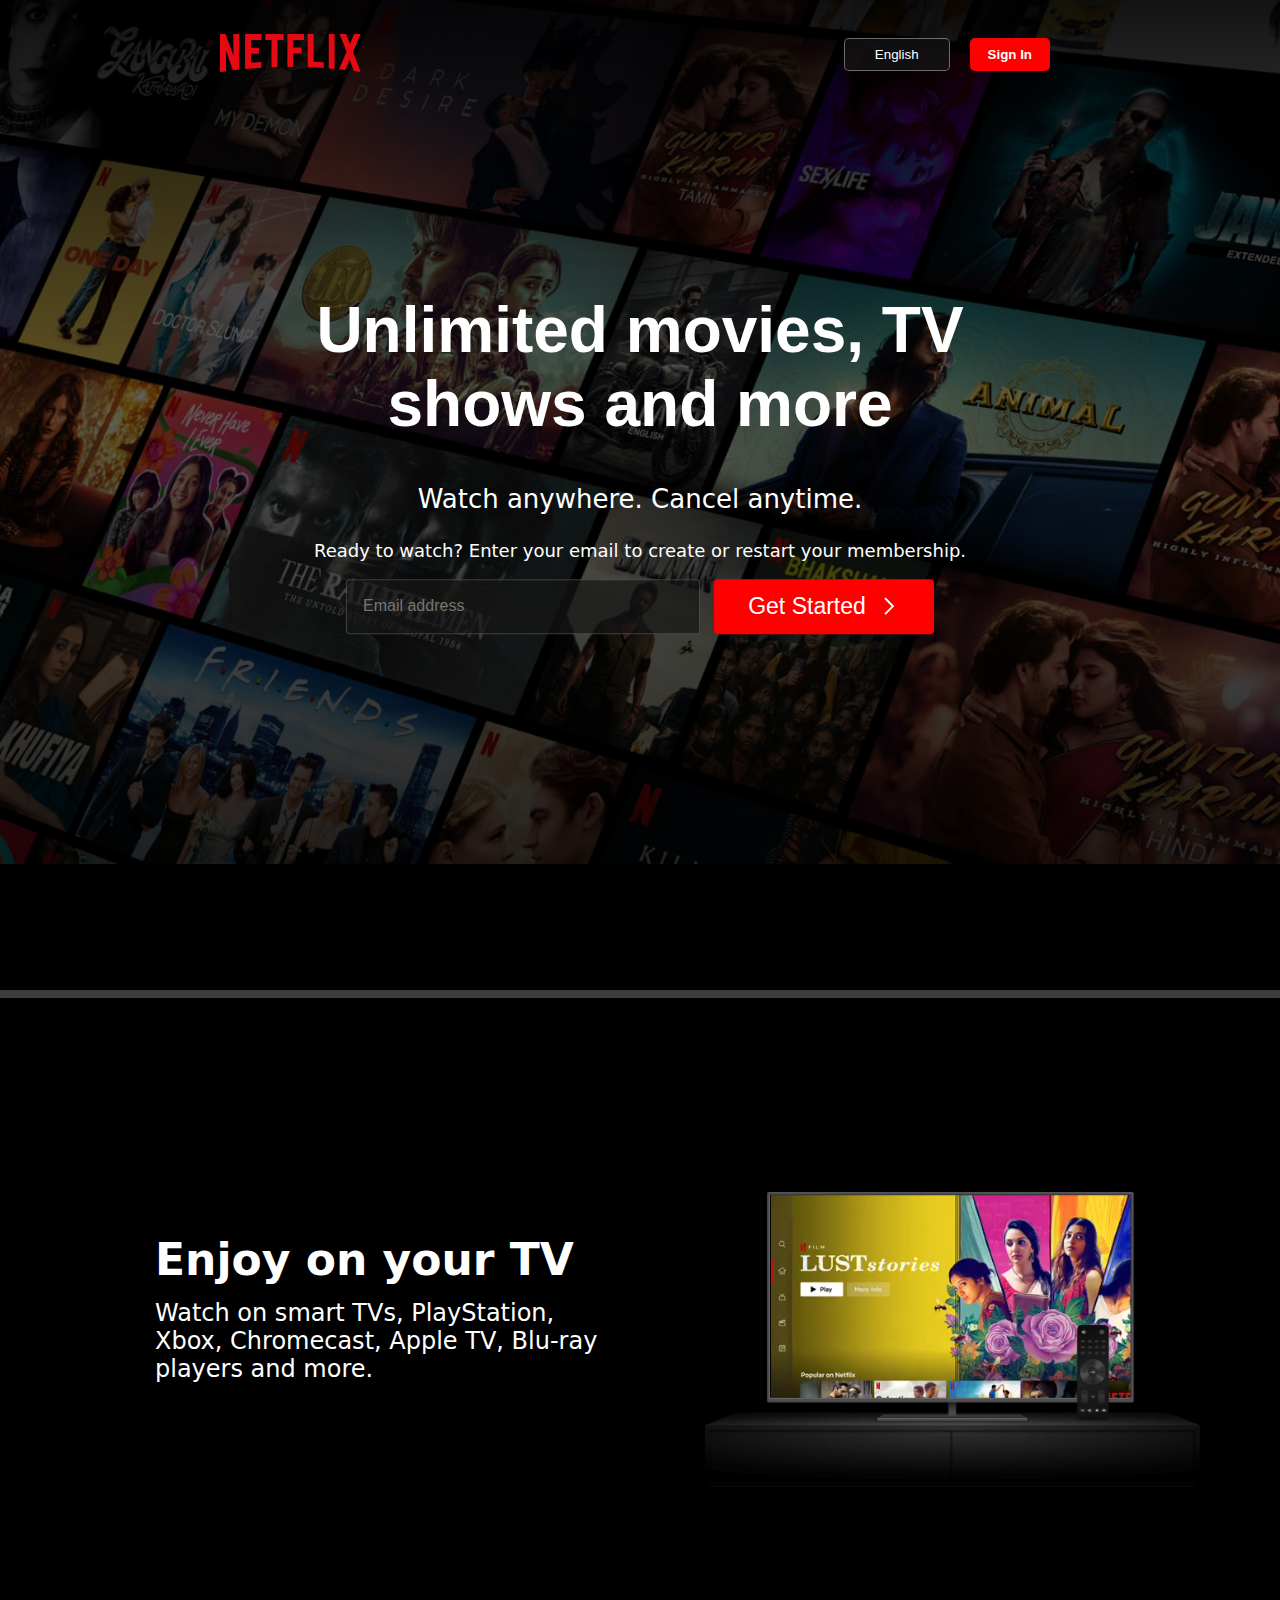
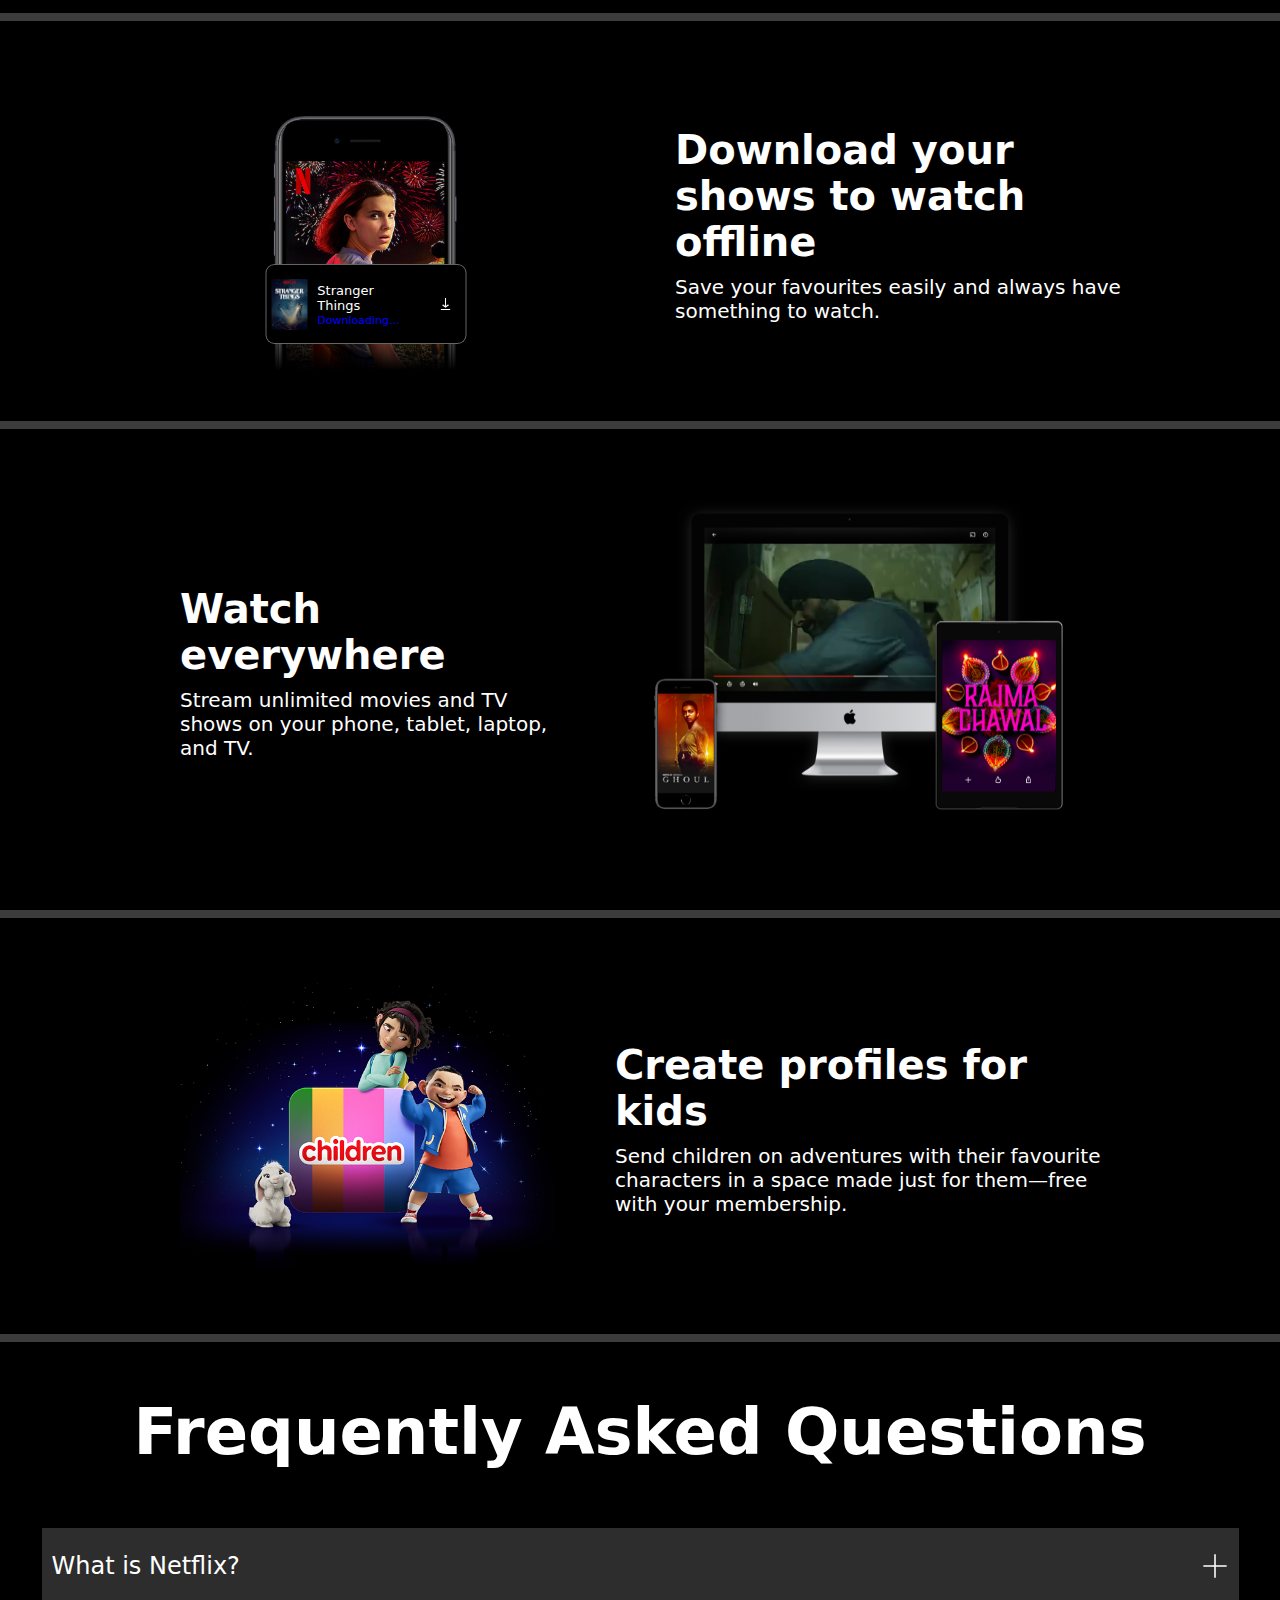
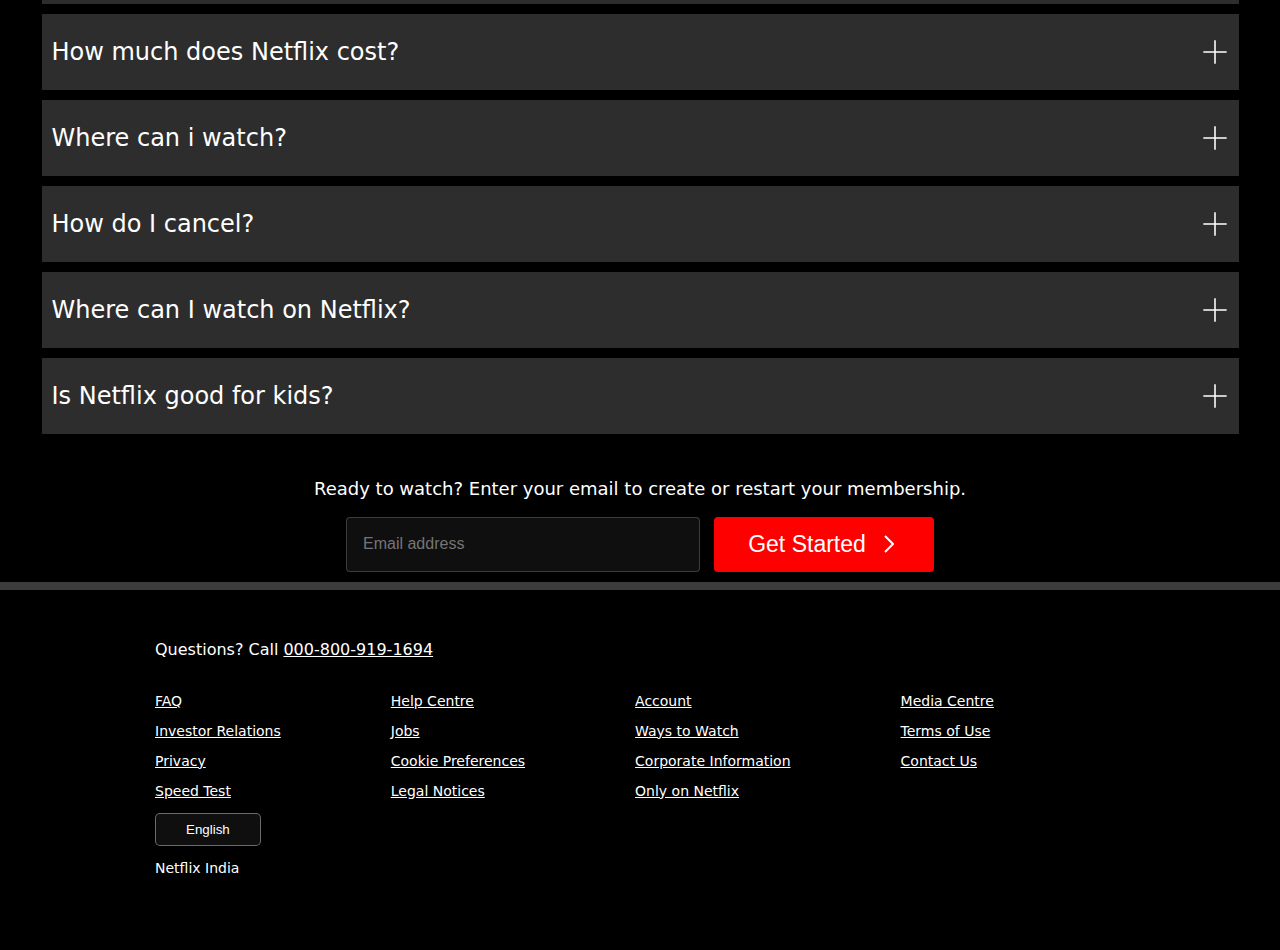
==== index.html @ ab0ce95d "netflix responsive code" ====
<!DOCTYPE html>
<html lang="en">
<head>
    <meta charset="UTF-8">
    <meta name="viewport" content="width=device-width, initial-scale=1.0">
    <title>Netflix Clone</title>
    <link rel="stylesheet" href="style.css">
</head>
<body>
    <section id="first_section">
        <div class="hero">
            <img src="hero.jpeg" class="hero_image" alt="">
            
            <div class="tint"></div>
            <div class="top_navbar">
                <a href="Netflix_logo.svg">
                    <svg viewBox="0 0 111 30" class="netflix_logo"   version="1.1" xmlns="http://www.w3.org/2000/svg" xmlns:xlink="http://www.w3.org/1999/xlink" aria-hidden="true" role="img">
                        <g>
                            <path d="M105.06233,14.2806261 L110.999156,30 C109.249227,29.7497422 107.500234,29.4366857 105.718437,29.1554972 L102.374168,20.4686475 L98.9371075,28.4375293 C97.2499766,28.1563408 95.5928391,28.061674 93.9057081,27.8432843 L99.9372012,14.0931671 L94.4680851,-5.68434189e-14 L99.5313525,-5.68434189e-14 L102.593495,7.87421502 L105.874965,-5.68434189e-14 L110.999156,-5.68434189e-14 L105.06233,14.2806261 Z M90.4686475,-5.68434189e-14 L85.8749649,-5.68434189e-14 L85.8749649,27.2499766 C87.3746368,27.3437061 88.9371075,27.4055675 90.4686475,27.5930265 L90.4686475,-5.68434189e-14 Z M81.9055207,26.93692 C77.7186241,26.6557316 73.5307901,26.4064111 69.250164,26.3117443 L69.250164,-5.68434189e-14 L73.9366389,-5.68434189e-14 L73.9366389,21.8745899 C76.6248008,21.9373887 79.3120255,22.1557784 81.9055207,22.2804387 L81.9055207,26.93692 Z M64.2496954,10.6561065 L64.2496954,15.3435186 L57.8442216,15.3435186 L57.8442216,25.9996251 L53.2186709,25.9996251 L53.2186709,-5.68434189e-14 L66.3436123,-5.68434189e-14 L66.3436123,4.68741213 L57.8442216,4.68741213 L57.8442216,10.6561065 L64.2496954,10.6561065 Z M45.3435186,4.68741213 L45.3435186,26.2498828 C43.7810479,26.2498828 42.1876465,26.2498828 40.6561065,26.3117443 L40.6561065,4.68741213 L35.8121661,4.68741213 L35.8121661,-5.68434189e-14 L50.2183897,-5.68434189e-14 L50.2183897,4.68741213 L45.3435186,4.68741213 Z M30.749836,15.5928391 C28.687787,15.5928391 26.2498828,15.5928391 24.4999531,15.6875059 L24.4999531,22.6562939 C27.2499766,22.4678976 30,22.2495079 32.7809542,22.1557784 L32.7809542,26.6557316 L19.812541,27.6876933 L19.812541,-5.68434189e-14 L32.7809542,-5.68434189e-14 L32.7809542,4.68741213 L24.4999531,4.68741213 L24.4999531,10.9991564 C26.3126816,10.9991564 29.0936358,10.9054269 30.749836,10.9054269 L30.749836,15.5928391 Z M4.78114163,12.9684132 L4.78114163,29.3429562 C3.09401069,29.5313525 1.59340144,29.7497422 0,30 L0,-5.68434189e-14 L4.4690224,-5.68434189e-14 L10.562377,17.0315868 L10.562377,-5.68434189e-14 L15.2497891,-5.68434189e-14 L15.2497891,28.061674 C13.5935889,28.3437998 11.906458,28.4375293 10.1246602,28.6868498 L4.78114163,12.9684132 Z"/>
                        </g>
                    </svg>
                </a>
                <div class="English_Signin_buttons">
                    <button class="English_button">English</button>
                    <button class="Signin_button">Sign In</button>
                </div>  
            </div>
    
            <div class="hero_content">
                <h1 class="title">Unlimited movies, TV shows and more</h1>
                <p class="sub_title">Watch anywhere. Cancel anytime.</p>
                <p class="desc">Ready to watch? Enter your email to create or restart your membership.
                <div class="email_address_get_started">
                    <input type="email" class="email_id" placeholder="Email address">
                    <button class="Get_Started_Button">
                        <span class="get cursor_pointer">Get Started</span>
                        <span>
                            <svg viewBox="0 0 24 24" class="color_arrow"  xmlns="http://www.w3.org/2000/svg" data-mirrorinrtl="true" data-name="ChevronRight" aria-labelledby=":r3:" aria-hidden="true">
                                <path fill-rule="evenodd" clip-rule="evenodd" d="M15.5859 12L8.29303 19.2928L9.70725 20.7071L17.7072 12.7071C17.8948 12.5195 18.0001 12.2652 18.0001 12C18.0001 11.7347 17.8948 11.4804 17.7072 11.2928L9.70724 3.29285L8.29303 4.70706L15.5859 12Z" fill="currentColor">
                                </path>
                            </svg>
                        </span>
                    </button>
    
                </div>
                </p>
            </div>
        </div>
    </section>


    <section id="second_section">
            <div class="second_container">
                <div class="left_container">
                    <h1 class="left_heading">Enjoy on your TV</h1>
                    <p class="left_sub_heading">Watch on smart TVs, PlayStation, Xbox, Chromecast, Apple TV, Blu-ray players and more.</p>
                </div>
                <div class="right_container">
                    <div class="real_tv">
                        <video src="netfilx_rightside_video.m4v" autoplay loop muted class="video"></video>
                        <img src="netflix_rightside_image.png" class="tv">
                    </div>
                </div>
            </div>
    </section>

    <section id="third_section">
        <div class="third_container">
            <div class="third_left_container">
                <div class="mobile_image_and_stranger_thing_cover_container">
                    <img src="Mobile.jpg" class="mobile_cover" alt="">
                        <div class="Stranger_things_container">
                            <img src="StrangersThings_cover.png" class="StrangersThings_cover" alt="">
                            <div class="wording_download_container">
                                <div class="wording_container">
                                    <p class="word_ST">Stranger Things</p>
                                    <p class="word_Down">Downloading...</p>
                            </div>
                            <img src="download_animated_icon.gif" class="download_animated_icon" alt="">
                        </div>
                    </div>
                </div>
            </div>


            <div class="third_right_container">
                <h1 class="third_right_heading">Download your shows to watch offline</h1>
                <p class="third_right_sub_heading">Save your favourites easily and always have something to watch.</p>                
            </div>

        </div>
    </section>


    <section id="fourth_section">
        <div class="fourth_container">
            <div class="left_fourth_container">
                <h1 class="fourth_left_heading">Watch everywhere</h1>
                <p class="fourth_left_sub_heading">Stream unlimited movies and TV shows on your phone, tablet, laptop, and TV.</p>
            </div>
            <div class="right_fourth_container">
                <div class="fourth_tv_video_container">
                    <video src="singh_video.m4v" loop autoplay muted  class="singh_video"></video>
                    <img src="apple_tv.png" class="apple_tv">
                </div>
            </div>
        </div>
    </section>

    <section id="fifth_section">
        <div class="fifth_container">
            <div class="left_fifth_container">
                <img src="cartoon.png" class="cartoon_image" alt="">
            </div>
            <div class="right_fifth_container">
                <h1 class="third_right_heading">Create profiles for kids</h1>
                <p class="third_right_sub_heading">Send children on adventures with their favourite characters in a space made just for them—free with your membership.</p>
            </div>

        </div>
    </section>


    <section id="Frequently asked questions Section">
        <div class="Frequently_asked_question_container">
            <div class="Frequently_Heading">
                <h1>Frequently Asked Questions</h1>
            </div>


            <div class="Questions">
                <div class="What_is_Netflix">
                    <p class="question_text">What is Netflix?</p>
                    <svg class="plus_icon" viewBox="0 0 36 36" height="28" fill="none" xmlns="http://www.w3.org/2000/svg" data-name="Plus" aria-labelledby=":R2dakqakqjamh:" alt="">
                        <path fill-rule="evenodd" clip-rule="evenodd" d="M17 17V3H19V17H33V19H19V33H17V19H3V17H17Z" fill="currentColor"></path></svg>
                </div>
                <div class="What_is_Netflix">
                    <p class="question_text">How much does Netflix cost?</p>
                    <svg class="plus_icon" viewBox="0 0 36 36" height="28" fill="none" xmlns="http://www.w3.org/2000/svg" data-name="Plus" aria-labelledby=":R2dakqakqjamh:" alt="">
                        <path fill-rule="evenodd" clip-rule="evenodd" d="M17 17V3H19V17H33V19H19V33H17V19H3V17H17Z" fill="currentColor"></path></svg>
                </div>
                <div class="What_is_Netflix">
                    <p class="question_text">Where can i watch?</p>
                    <svg class="plus_icon" viewBox="0 0 36 36" height="28" fill="none" xmlns="http://www.w3.org/2000/svg" data-name="Plus" aria-labelledby=":R2dakqakqjamh:" alt="">
                        <path fill-rule="evenodd" clip-rule="evenodd" d="M17 17V3H19V17H33V19H19V33H17V19H3V17H17Z" fill="currentColor"></path></svg>
                </div>
                <div class="What_is_Netflix">
                    <p class="question_text">How do I cancel?</p>
                    <svg class="plus_icon" viewBox="0 0 36 36" height="28" fill="none" xmlns="http://www.w3.org/2000/svg" data-name="Plus" aria-labelledby=":R2dakqakqjamh:" alt="">
                        <path fill-rule="evenodd" clip-rule="evenodd" d="M17 17V3H19V17H33V19H19V33H17V19H3V17H17Z" fill="currentColor"></path></svg>
                </div>
                <div class="What_is_Netflix">
                    <p class="question_text">Where can I watch on Netflix?</p>
                    <svg class="plus_icon" viewBox="0 0 36 36" height="28" fill="none" xmlns="http://www.w3.org/2000/svg" data-name="Plus" aria-labelledby=":R2dakqakqjamh:" alt="">
                        <path fill-rule="evenodd" clip-rule="evenodd" d="M17 17V3H19V17H33V19H19V33H17V19H3V17H17Z" fill="currentColor"></path></svg>
                </div>
                <div class="What_is_Netflix">
                    <p class="question_text">Is Netflix good for kids?</p>
                    <svg class="plus_icon" viewBox="0 0 36 36" height="28" fill="none" xmlns="http://www.w3.org/2000/svg" data-name="Plus" aria-labelledby=":R2dakqakqjamh:" alt="">
                        <path fill-rule="evenodd" clip-rule="evenodd" d="M17 17V3H19V17H33V19H19V33H17V19H3V17H17Z" fill="currentColor"></path></svg>
                </div>   
            </div>


            <div class="Ready_to_watch">
                <p class="Ready">Ready to watch? Enter your email to create or restart your membership.</p>
                <div class="email_address_get_started">
                    <input type="email" class="email_id" placeholder="Email address">
                    <button class="Get_Started_Button">
                        <span class="get cursor_pointer">Get Started</span>
                        <span>
                            <svg viewBox="0 0 24 24" class="color_arrow"  xmlns="http://www.w3.org/2000/svg" data-mirrorinrtl="true" data-name="ChevronRight" aria-labelledby=":r3:" aria-hidden="true">
                                <path fill-rule="evenodd" clip-rule="evenodd" d="M15.5859 12L8.29303 19.2928L9.70725 20.7071L17.7072 12.7071C17.8948 12.5195 18.0001 12.2652 18.0001 12C18.0001 11.7347 17.8948 11.4804 17.7072 11.2928L9.70724 3.29285L8.29303 4.70706L15.5859 12Z" fill="currentColor">
                                </path>
                            </svg>
                        </span>
                    </button>
                </div>
            </div>
        </div>
    </section>


        <footer class="footer" id="footer">
            <div class="Call">
                <a class="Call_number" href="tel: 000-800-919-1694">Questions? Call <span style="text-decoration: underline;">000-800-919-1694</span></a>
            </div>

            <div class="footer_column">
                <div class="column_1">
                    <p class="underline cursor_pointer">FAQ</p>
                    <p class="underline cursor_pointer">Investor Relations</p>
                    <p class="underline cursor_pointer">Privacy</p>
                    <p class="underline cursor_pointer">Speed Test</p>
                    <div class="English_Signin_buttons">
                        <button class="English_button"><span style="text-decoration: none;">English</span></button>
                    </div>
                    <p>Netflix India</p>
                </div>
                <div class="column_2">
                    <p>Help Centre</p>
                    <p>Jobs</p>
                    <p>Cookie Preferences</p>
                    <p>Legal Notices</p>
                </div>
                <div class="column_3">
                    <p>Account</p>
                    <p>Ways to Watch</p>
                    <p>Corporate Information</p>
                    <p>Only on Netflix</p>
                </div>
                <div class="column_4">
                    <p>Media Centre</p>
                    <p>Terms of Use</p>
                    <p>Contact Us</p>
                </div>
            </div>
            
        </footer>   
</body>
</html>
---- style.css ----
body{
    font-family: system-ui, -apple-system, BlinkMacSystemFont, 'Segoe UI', Roboto, Oxygen, Ubuntu, Cantarell, 'Open Sans', 'Helvetica Neue', sans-serif;
    margin: 0;
    background-color: rgb(0, 0, 0); 
}

/* bigger screens */
@media(min-width:990px){

    .hero{
        width: 100%;
        height: 110vh;
        overflow: hidden;  
        /* border: 1px solid rgb(239, 8, 185); */
        /* margin-bottom: -120px;  */
    }
    
    .hero_image{
        width: 100%;
        transform: scale(1.4);
        /* margin-bottom: -120px; */
        /* transform: scale(1.25) translateY(-10%); */
    }
    
    .tint{
        /* border: 1px solid green; */
        /* transform: scale(1.1); */
        /* width: 100%; */
        height: 110vh;
        position: absolute; 
        top: 0;
        left: 0;
        right: 0;
        bottom: 0;
        margin-bottom: -120px; 
        background-color: rgba(0, 0, 0, 0.491);
        background-image: linear-gradient(to top, rgba(0, 0, 0, 0.8) 0, rgba(0, 0, 0, 0) 60%, rgba(0, 0, 0, 0.8) 100%);
    }
    
    .top_navbar{
        position: absolute;
        top: 0;
        /* border: 1px solid green; */
        display: flex;
        justify-content: space-between;
        width: 840px;
        top: 6%;
        left: 50%;
        transform: translate(-50%, -50%);
        align-items: center;
        padding: 10px;
    }
    
    .netflix_logo{
        color: rgb(229, 9, 20);
        /* border: 1px solid green; */
        height: 38px;
        fill: currentColor;
        margin-bottom: -2px;
        display: inline-block;
    }
    
    .English_Signin_buttons{
        display: flex;
        gap: 20px;
        /* border: 1px solid green; */
        margin-right: 10px;
        font-size: 14px;
        font-weight: 600;
    }
    
    .English_button{
        border: 1px solid rgba(253, 253, 253, 0.39);
        background-color: rgba(22, 22, 22, 0.7);
        color: white;
        border-radius: 5px;
        padding: 8px 30px;
    }
    
    .Signin_button{
        /* border: 1px solid green; */
        border-radius: 5px;
        background-color: red;
        color: white;
        padding: 8px 18px;
        font-weight: bold;
        font-family: Netflix Sans,Helvetica Neue,Segoe UI,Roboto,Ubuntu,sans-serif;
        border: none;
    }
    
    .hero_content{
        /* border: 1px solid green; */
        position: absolute;
        top: 0;
        color: white;
        top: 50%;
        left: 50%;
        transform: translate(-50%,-50%);
        /* box-sizing: border-box; */
        width: 840px;
        text-align: center;
    }
    
    .title{
        font-size:5vmax;
        /* border: 1px solid green; */
        text-align: center;
        font-weight: 700;
        font-family: Netflix Sans, Helvetica Neue, Segoe UI, Roboto, Ubuntu, sans-serif;
        /* box-sizing: border-box; */
    }
    
    .sub_title{
        font-size: 26px;
    }
    
    .desc{
        font-size: 18px;
    }
    
    .email_address_get_started{
        display: flex;
        justify-content: center;
        gap: 14px;
    }
    
    .email_id{
        width: 320px;
        padding: 16px;
        font-size: 16px;
        background-color: rgba(22, 22, 22, 0.7);
        border: 1px solid rgba(128, 128, 128, 0.402);
        border-radius: 4px;
    }
    
    .Get_Started_Button{
        width: 220px;
        padding: 10px 20px 10px 20px;
        font-size: 23px;
        border: none;
        border-radius: 4px;
        background-color: red;
        color: white;
        font-weight: 500;
        display: flex;
        align-items: center;
        gap: 10px;
        justify-content: center;
        /* border: 1px solid green; */
    }
    
    .color_arrow{
        /* border: 1px solid green; */
        color: white;
        width: 24px;
        margin-top: 5px;
    }
    
    .get{
        /* border: 1px solid green; */
        border: none;
    }
    
    
    
    
    
    
    
    /* Second Container */
    .second_container{
        /* border: 2px solid rgb(128, 15, 0); */
        color: white;
        width: 990px;
        display: flex;
        margin: 100px auto;
        gap: 80px;
        /* box-sizing: border-box; */
        padding: 10px;
        align-items: center;
    }
    
    
    
    
    
    .left_container{
        /* border: 1px solid green; */
        padding: 10px;
        display: flex;
        flex-direction: column;
    }
    
    .left_heading{
        font-size: 44px;
        /* border: 1px solid green; */
        margin-bottom: -10px;
    }
    
    .left_sub_heading{
        font-size: 24px;
        /* border: 1px solid green; */
        width: 450px;
    }
    
    
    
    
    
    
    .right_container{
        /* border: 1px solid green; */
        width: 50%;
        padding: 10px;
        /* position: relative; */
    
    }
    
    .real_tv{
        position: relative;
        /* border: 1px solid rgb(0, 75, 128); */
        display: block;
        width: 495px;
        /* padding: 10px; */
    }
    
    .video{
        object-fit: contain;
        position: absolute;
        width: 80%;
        margin-left: 66px;
        height: 100%;
        /* border: 1px solid rgb(128, 28, 0); */
    }
    
    .tv{
        position: relative;
        width: 100%;
        /* border: 1px solid rgb(128, 119, 0); */
        box-sizing: border-box;
    }
    /* Second Container */
    
    
    
    /* section */
    section{
        border-bottom: 8px solid #69686894;
    }
    /* section */
    
    
    /* third Container */
    .third_container{
        /* border: 2px solid rgb(128, 15, 0); */
        color: white;
        width: 990px;
        display: flex;
        margin: 20px auto;
        gap: 80px;
        padding: 10px;
        align-items: center;
    }
    
    .third_left_container{
        /* border: 1px solid green; */
        padding: 10px;
        width: 50%;
    }
    
    .mobile_image_and_stranger_thing_cover_container{
        /* border: 1px solid rgb(228, 13, 247); */
        width: 90%;
        padding: 10px;
        display: block;
        position: relative;
    }
    
    .mobile_cover{
        /* border: 1px solid rgb(8, 234, 106); */
        /* z-index: 1; */
        position: relative;
        display: block;
        width: 400px;
    }
    
    .Stranger_things_container{
        display: flex;
        background-color: black;
        border: 1.5px solid rgba(139, 139, 139, 0.726);
        width: 50%;
        position: absolute;
        top: 76%;
        transform: translate(50%, -50%);
        z-index: 1;
        border-radius: 9px;
        align-items: center;
        justify-content: center;
    }
    
    .StrangersThings_cover{
        /* border: 1px solid rgb(83, 235, 12); */
        width: 18%;
        margin: 5px;
        position: relative;
    }
    
    .wording_download_container{
        /* border: 1px solid rgb(12, 53, 235); */
        display: flex;
        width: 72%;
        align-items: center;
        justify-content: center;
        /* padding: 10px; */
        margin: 5px;
        gap: 20px;
        position: relative;
        box-sizing: border-box;
    }
    
    .word_ST{
        /* border: 1px solid rgb(83, 235, 12); */
        font-size: 13px;
        margin-bottom: -10px;
        /* width: 70px; */
    }
    
    .word_Down{
        /* border: 1px solid rgb(83, 235, 12); */
        font-size: 11px;
        color: blue;
        /* width: 70px; */
    }
    
    .download_animated_icon{
        /* border: 1px solid rgb(83, 235, 12); */
        width: 30px;
    }
    
    
    
    
    
    .third_right_container{
        /* border: 1px solid green; */
        padding: 10px;
        width: 100%;
        display: flex;
        flex-direction: column;
    }
    
    .third_right_heading{
        /* border: 1px solid green; */
        font-size: 40px;
        margin-bottom: -10px;
    }
    
    .third_right_sub_heading{
        /* border: 1px solid green; */
        font-size: 20px;
    }
    /* third Container */
    
    
    
    
    /* fourth container */
    .fourth_container{
        /* border: 1px solid green;  */
        color: white;
        width: 990px;
        margin: 30px auto;
        padding: 10px;
        display: flex;
        gap: 15px;
        align-items: center;
        justify-content: center;
    }
    
    .left_fourth_container{
        /* border: 1px solid green;  */
        padding: 10px;
        width: 390px;
    }
    
    .fourth_left_heading{
        /* border: 1px solid green;  */
        font-size: 40px;
        width: 390px;
        margin-bottom: -10px;
    }
    
    .fourth_left_sub_heading{
        /* border: 1px solid green;  */
        font-size: 20px;
        width: 390px;
    }
    
    
    
    .right_fourth_container{
        /* border: 1px solid rgb(66, 4, 238);  */
        width: 495px;
        padding: 10px;
    }
    
    .fourth_tv_video_container{
        /* border: 1px solid rgb(189, 224, 11);  */
        position: relative;
        padding: 10px;
        justify-content: center;
        align-items: center;
    }
    
    .singh_video{
        /* border: 1px solid rgb(168, 15, 214);  */
        width: 310px;
        margin: 35px;
        position: absolute;
        left: 55px;
        top: 20px;
    }
    
    .apple_tv{
        /* border: 1px solid green;  */
        position: relative;
        width: 100%;
    }
    /* fourth container */
    
    /* fifth container */
    .fifth_container{
        /* border: 1px solid green;  */
        color: white;
        width: 990px;
        margin: 30px auto;
        padding: 10px;
        display: flex;
        gap: 15px;
        align-items: center;
        justify-content: center;
    }
    
    .left_fifth_container{
        /* border: 1px solid green;  */
        padding: 10px;
        width: 410px;
    }
    
    .cartoon_image{
        /* border: 1px solid rgb(189, 224, 11); */
        width: 100%;
        box-sizing: border-box;
        padding: 10px;
        justify-content: center;
        align-items: center;
    }
    
    .right_fifth_container{
        /* border: 1px solid rgb(66, 4, 238);  */
        width: 495px;
        padding: 10px;
    }
    /* fifth container */
    
    /* frequently asked questions */
    .Frequently_asked_question_container{
        /* border: 1px solid rgb(66, 4, 238); */
        color: white;
        width: 100%px;
        /* margin: 10px auto; */
        padding: 10px;
        display: flex;
        gap: 15px;
        align-items: center;
        justify-content: center;
        flex-direction: column;
    }
    
    .Frequently_Heading{
        /* border: 1px solid rgb(234, 4, 238); */
        font-size: 32px;
        font-weight: bolder;
        /* width: 95%; */
        /* padding: -50px; */
        text-align: center;
    }
    
    .Questions{
        /* border: 1px solid rgb(4, 195, 238); */
        width: 95%;
        padding: 1px;
    }
    
    .What_is_Netflix{
        /* border: 1px solid rgb(238, 4, 63); */
        align-items: center;
        font-size: 24px;
        display: flex;
        justify-content: space-between;
        padding: 0px 10px;
        background-color: rgb(45, 45, 45);
        margin-bottom: 10px;
        transition: .3s;
        cursor: pointer;
    }
    
    .What_is_Netflix:hover{
        background-color: rgb(91, 88, 88);
    
    }
    
    .question_text{
        /* border: 1px solid rgb(222, 238, 4); */
        border: none;
    }
    
    .plus_icon{
        /* border: 1px solid rgb(222, 238, 4); */
        text-align: center;
    }
    
    .Ready_to_watch{
        /* border: 1px solid rgb(222, 238, 4); */
        text-align: center;
    
    }
    
    .Ready{
        font-size: 18px;
    }
    /* frequently asked questions */
    
    
    /* footer */
    .footer{
        /* border: 1px solid rgb(222, 238, 4); */
        color: white;
        width: 990px;
        margin: 50px auto;
    }
    
    .Call{
        margin: 10px;
        /* border: 1px solid rgb(222, 238, 4); */
    }
    
    .Call_number{
        text-decoration: none;
        color: white;
        cursor: pointer;
    }
    
    .footer_column{
        /* border: 1px solid rgb(35, 4, 238); */
        display: flex;
        gap: 110px;
        padding: 10px;
        font-size: 14px;
    }
    
    .underline{
        text-decoration: underline;
    }
    
    .column_1{
        /* border: 1px solid rgb(222, 238, 4); */
        /* display: inline-block; */
        border: none;
    }
    
    .column_2{
        /* border: 1px solid rgb(222, 238, 4); */
        /* display: inline-block; */
        text-decoration: underline;
        cursor: pointer;
    }
    
    .column_3{
        /* border: 1px solid rgb(222, 238, 4); */
        /* display: inline-block; */
        text-decoration: underline;
        cursor: pointer;
    }
    
    .column_4{
        /* border: 1px solid rgb(222, 238, 4); */
        /* display: inline-block; */
        text-decoration: underline;
        cursor: pointer;
    }
    
    .cursor_pointer{
        cursor: pointer;
    }
    
    /* footer */    
}
/* bigger screens */


/* Medium screens */
@media(min-width:586px) and (max-width:990px){

    .hero{
        width: 100%;
        height: 110vh;
        overflow: hidden;  
        /* border: 1px solid rgb(239, 8, 185); */
        /* margin-bottom: -120px;  */
    }
    
    .hero_image{
        width: 100%;
        height: 100vh;
        object-fit: cover;

        transform: scale(1.2);
        /* margin-bottom: -120px; */
        /* transform: scale(1.25) translateY(12%); */
    }
    
    .tint{
        border: 1px solid green;
        /* transform: scale(1.1); */
        /* width: 100%; */
        height: 110vh;
        position: absolute; 
        top: 0;
        left: 0;
        right: 0;
        bottom: 0;
        /* margin-bottom: -120px;  */
        background-color: rgba(0, 0, 0, 0.491);
        background-image: linear-gradient(to top, rgba(0, 0, 0, 0.8) 0, rgba(0, 0, 0, 0) 60%, rgba(0, 0, 0, 0.8) 100%);
    }
    
    .top_navbar{
        position: absolute;
        top: 0;
        /* border: 1px solid green; */
        display: flex;
        justify-content: space-between;
        width: calc(100vw - 80px);
        top: 6%;
        left: 50%;
        transform: translate(-50%, -50%);
        align-items: center;
        padding: 10px;
    }
    
    .netflix_logo{
        color: rgb(229, 9, 20);
        /* border: 1px solid green; */
        height: 38px;
        fill: currentColor;
        margin-bottom: -2px;
        display: inline-block;
    }
    
    .English_Signin_buttons{
        display: flex;
        gap: 20px;
        /* border: 1px solid green; */
        margin-right: 10px;
        font-size: 14px;
        font-weight: 600;
    }
    
    .English_button{
        border: 1px solid rgba(253, 253, 253, 0.39);
        background-color: rgba(22, 22, 22, 0.7);
        color: white;
        border-radius: 5px;
        padding: 8px 30px;
    }
    
    .Signin_button{
        /* border: 1px solid green; */
        border-radius: 5px;
        background-color: red;
        color: white;
        padding: 8px 18px;
        font-weight: bold;
        font-family: Netflix Sans,Helvetica Neue,Segoe UI,Roboto,Ubuntu,sans-serif;
        border: none;
    }
    
    .hero_content{
        /* border: 1px solid green; */
        position: absolute;
        top: 0;
        color: white;
        top: 50%;
        left: 50%;
        transform: translate(-50%,-50%);
        /* box-sizing: border-box; */
        /* width: 840px; */
        text-align: center;
    }
    
    .title{
        font-size:5vmax;
        /* border: 1px solid green; */
        text-align: center;
        font-weight: 700;
        font-family: Netflix Sans, Helvetica Neue, Segoe UI, Roboto, Ubuntu, sans-serif;
        /* box-sizing: border-box; */
    }
    
    .sub_title{
        font-size: 26px;
    }
    
    .desc{
        font-size: 18px;
    }
    
    .email_address_get_started{
        display: flex;
        justify-content: center;
        gap: 14px;
    }
    
    .email_id{
        width: 320px;
        padding: 16px;
        font-size: 16px;
        background-color: rgba(22, 22, 22, 0.7);
        border: 1px solid rgba(128, 128, 128, 0.402);
        border-radius: 4px;
    }
    
    .Get_Started_Button{
        width: 220px;
        padding: 10px 20px 10px 20px;
        font-size: 23px;
        border: none;
        border-radius: 4px;
        background-color: red;
        color: white;
        font-weight: 500;
        display: flex;
        align-items: center;
        gap: 10px;
        justify-content: center;
        /* border: 1px solid green; */
    }
    
    .color_arrow{
        /* border: 1px solid green; */
        color: white;
        width: 24px;
        margin-top: 5px;
    }
    
    .get{
        /* border: 1px solid green; */
        border: none;
    }
    
    
    
    
    
    
    
    /* Second Container */
    .second_container{
        /* border: 2px solid rgb(128, 15, 0); */
        color: white;
        margin: 100px auto;
        gap: 10px;
        /* box-sizing: border-box; */
        padding: 10px;
        align-items: center;
        justify-content: center;
        text-align: center;
    }
    
    
    .left_container{
        /* border: 1px solid rgb(0, 128, 11); */
        /* padding: 10px; */
        width: 95vw;
        display: flex;
        flex-direction: column;
        align-items: center;
        justify-content: center;
        text-align: center;
    }
    
    .left_heading{
        font-size: 5vmax;
        /* border: 1px solid green; */
        margin-bottom: -10px;
    }
    
    .left_sub_heading{
        font-size: 3vmax;
        /* border: 1px solid green; */
        width: 100%;
        /* width: 450px; */
    }
    
    
    
    
    
    
    .right_container{
        /* border: 1px solid green; */
        /* width: 50%; */
        padding: 10px;
        /* position: relative; */
    
    }
    
    .real_tv{
        position: relative;
        /* border: 1px solid rgb(0, 75, 128); */
        display: block;
        width: 70vw;
        margin: auto;
        /* padding: 10px; */
    }
    
    .video{
        object-fit: contain;
        position: absolute;
        width: 80%;
        margin-left: 66px;
        height: 100%;
        /* border: 1px solid rgb(128, 28, 0); */
    }
    
    .tv{
        position: relative;
        width: 100%;
        /* border: 1px solid rgb(128, 119, 0); */
        box-sizing: border-box;
    }
    /* Second Container */
    
    
    
    /* section */
    section{
        border-bottom: 8px solid #69686894;
    }
    /* section */
    
    
    /* third Container */
    .third_container{
        /* border: 2px solid rgb(128, 15, 0); */
        color: white;
        /* width: 990px; */
        display: flex;
        flex-direction: column-reverse;
        margin: 20px auto;
        gap: 1px;
        padding: 10px;
        align-items: center;
        justify-content: center;
    }
    
    .third_left_container{
        border: none;
        /* border: 1px solid green; */
        align-items: center;
        justify-content: center;
       /* width: 70vw; */
        padding: 10px;
        /* width: 150%; */
    }
    
    .mobile_image_and_stranger_thing_cover_container{
        /* border: 1px solid rgb(185, 231, 20); */
        align-items: center;
        justify-content: center;
        margin: auto;
        padding: 10px;
        display: block;
        position: relative;
    }
    
    .mobile_cover{
        /* border: 1px solid rgb(234, 8, 170); */
        width: 60vw;
        /* z-index: 1; */
        position: relative;
        display: block;
        margin: auto;
    }
    
    .Stranger_things_container{
        display: flex;
        background-color: black;
        border: 1.5px solid rgba(75, 74, 74, 0.726);
        width: 35vw;
        position: absolute;
        top: 76%;
        transform: translate(35%, -50%);
        /* z-index: 1; */
        border-radius: 9px;
    }
    
    .StrangersThings_cover{
        /* border: 1px solid rgb(83, 235, 12); */
        width: 18%;
        margin: 5px;
        position: relative;
    }
    
    .wording_download_container{
        /* border: 1px solid rgb(12, 53, 235); */
        display: flex;
        width: 72%;
        align-items: center;
        justify-content: center;
        /* padding: 10px; */
        margin: 5px;
        gap: 20px;
        position: relative;
        box-sizing: border-box;
    }
    
    .word_ST{
        /* border: 1px solid rgb(83, 235, 12); */
        font-size: 13px;
        margin-bottom: -10px;
        /* width: 70px; */
    }
    
    .word_Down{
        /* border: 1px solid rgb(83, 235, 12); */
        font-size: 11px;
        color: blue;
        /* width: 70px; */
    }
    
    .download_animated_icon{
        /* border: 1px solid rgb(83, 235, 12); */
        width: 30px;
    }
    
    
    
    
    
    .third_right_container{
        /* border: 1px solid green; */
        padding: 10px;
        /* width: 100%; */
        display: flex;
        flex-direction: column;
        justify-content: center;
        align-items: center;
        text-align: center;
    }
    
    .third_right_heading{
        /* width: 100%; */
        /* border: 1px solid green; */
        font-size: 5vmax;
        margin-bottom: -10px;
    }
    
    .third_right_sub_heading{
        /* border: 1px solid green; */
        font-size: 3vmin;
    }
    /* third Container */
    
    
    
    
    /* fourth container */
    .fourth_container{
        /* border: 1px solid green;  */
        color: white;
        /* width: 990px; */
        margin: 30px auto;
        padding: 10px;
        display: flex;
        flex-direction: column;
        gap: 1px;
        align-items: center;
        justify-content: center;
        text-align: center;
    }
    
    .left_fourth_container{
        /* border: 1px solid green;  */
        padding: 10px;
        align-items: center;
        justify-content: center;
        text-align: center;
        /* width: 90%; */
    }
    
    .fourth_left_heading{
        /* border: 1px solid green;  */
        font-size: 5vmax;
        /* width: 390px; */
        margin-bottom: -10px;
    }
    
    .fourth_left_sub_heading{
        /* border: 1px solid green;  */
        font-size: 3vmax;
        /* width: 390px; */
    }
    
    
    
    .right_fourth_container{
        /* border: 1px solid rgb(66, 4, 238);  */
        width: 495px;
        padding: 10px;
    }
    
    .fourth_tv_video_container{
        /* border: 1px solid rgb(189, 224, 11);  */
        position: relative;
        padding: 10px;
        justify-content: center;
        align-items: center;
    }
    
    .singh_video{
        /* border: 1px solid rgb(168, 15, 214);  */
        width: 310px;
        margin: 35px;
        position: absolute;
        left: 55px;
        top: 20px;
    }
    
    .apple_tv{
        /* border: 1px solid green;  */
        position: relative;
        width: 100%;
    }
    /* fourth container */
    




    /* fifth container */
    .fifth_container{
        /* border: 1px solid green;  */
        color: white;
        /* width: 990px; */
        margin: 30px auto;
        padding: 10px;
        display: flex;
        flex-direction: column-reverse;
        gap: 15px;
        align-items: center;
        justify-content: center;
    }
    
    .left_fifth_container{
        /* border: 1px solid green;  */
        padding: 10px;
        width: 410px;
    }
    
    .cartoon_image{
        /* border: 1px solid rgb(189, 224, 11); */
        width: 100%;
        box-sizing: border-box;
        padding: 10px;
        justify-content: center;
        align-items: center;
    }
    
    .right_fifth_container{
        /* border: 1px solid rgb(66, 4, 238);  */
        /* width: 90%; */
        padding: 10px;
        align-items: center;
        text-align: center;
        justify-content: center;
    }
    /* fifth container */
    
    /* frequently asked questions */
    .Frequently_asked_question_container{
        /* border: 1px solid rgb(66, 4, 238); */
        color: white;
        width: 100%px;
        /* margin: 10px auto; */
        padding: 10px;
        display: flex;
        gap: 15px;
        align-items: center;
        justify-content: center;
        flex-direction: column;
    }
    
    .Frequently_Heading{
        /* border: 1px solid rgb(234, 4, 238); */
        font-size: 3vmax;
        font-weight: bolder;
        /* width: 95%; */
        /* padding: -50px; */
        text-align: center;
    }
    
    .Questions{
        /* border: 1px solid rgb(4, 195, 238); */
        width: 95%;
        padding: 1px;
    }
    
    .What_is_Netflix{
        /* border: 1px solid rgb(238, 4, 63); */
        align-items: center;
        font-size: 24px;
        display: flex;
        justify-content: space-between;
        padding: 0px 10px;
        background-color: rgb(45, 45, 45);
        margin-bottom: 10px;
        transition: .3s;
        cursor: pointer;
    }
    
    .What_is_Netflix:hover{
        background-color: rgb(91, 88, 88);
    
    }
    
    .question_text{
        /* border: 1px solid rgb(222, 238, 4); */
        border: none;
        font-size: 3vmax;
        
    }
    
    .plus_icon{
        /* border: 1px solid rgb(222, 238, 4); */
        text-align: center;
    }
    
    .Ready_to_watch{
        /* border: 1px solid rgb(222, 238, 4); */
        text-align: center;
    
    }
    
    .Ready{
        font-size: 18px;
    }
    /* frequently asked questions */
    
    
    /* footer */
    .footer{
        /* border: 1px solid rgb(222, 238, 4); */
        color: white;
        width: 990px;
        margin: 50px auto;
    }
    
    .Call{
        margin: 10px;
        /* border: 1px solid rgb(222, 238, 4); */
    }
    
    .Call_number{
        text-decoration: none;
        color: white;
        cursor: pointer;
    }
    
    .footer_column{
        /* border: 1px solid rgb(35, 4, 238); */
        display: flex;
        gap: 110px;
        padding: 10px;
        font-size: 14px;
    }
    
    .underline{
        text-decoration: underline;
    }
    
    .column_1{
        /* border: 1px solid rgb(222, 238, 4); */
        /* display: inline-block; */
        border: none;
    }
    
    .column_2{
        /* border: 1px solid rgb(222, 238, 4); */
        /* display: inline-block; */
        text-decoration: underline;
        cursor: pointer;
    }
    
    .column_3{
        /* border: 1px solid rgb(222, 238, 4); */
        /* display: inline-block; */
        text-decoration: underline;
        cursor: pointer;
    }
    
    .column_4{
        /* border: 1px solid rgb(222, 238, 4); */
        /* display: inline-block; */
        text-decoration: underline;
        cursor: pointer;
    }
    
    .cursor_pointer{
        cursor: pointer;
    }
    
    /* footer */    
}
/* Medium screens */


/* Smaller screens */
@media(min-width:0px) and (max-width:586px){
 
    .hero{
        width: 100%;
        height: 110vh;
        overflow: hidden;  
        /* border: 1px solid rgb(239, 8, 185); */
        /* margin-bottom: -120px;  */
    }
    
    .hero_image{
        width: 100%;
        height: 100vh;
        object-fit: cover;

        transform: scale(1.2);
        /* margin-bottom: -120px; */
        /* transform: scale(1.25) translateY(12%); */
    }
    
    .tint{
        /* border: 1px solid green; */
        /* transform: scale(1.1); */
        /* width: 100%; */
        height: 110vh;
        position: absolute; 
        top: 0;
        left: 0;
        right: 0;
        bottom: 0;
        /* margin-bottom: -120px;  */
        background-color: rgba(0, 0, 0, 0.491);
        background-image: linear-gradient(to top, rgba(0, 0, 0, 0.8) 0, rgba(0, 0, 0, 0) 60%, rgba(0, 0, 0, 0.8) 100%);
    }
    
    .top_navbar{
        position: absolute;
        top: 0;
        /* border: 1px solid green; */
        display: flex;
        justify-content: space-between;
        width: calc(100vw - 80px);
        top: 6%;
        left: 50%;
        transform: translate(-50%, -50%);
        align-items: center;
        padding: 10px;
    }
    
    .netflix_logo{
        color: rgb(229, 9, 20);
        /* border: 1px solid green; */
        height: 4vmax;
        fill: currentColor;
        margin-bottom: -2px;
        display: inline-block;
    }
    
    .English_Signin_buttons{
        display: flex;
        gap: 20px;
        /* border: 1px solid green; */
        margin-right: 10px;
        font-size: 14px;
        font-weight: 600;
    }
    
    .English_button{
        border: 1px solid rgba(253, 253, 253, 0.39);
        background-color: rgba(22, 22, 22, 0.7);
        color: white;
        border-radius: 5px;
        padding: 6px 15px;
    }
    
    .Signin_button{
        /* border: 1px solid green; */
        border-radius: 5px;
        background-color: red;
        color: white;
        padding: 6px 15px;
        font-weight: bold;
        font-family: Netflix Sans,Helvetica Neue,Segoe UI,Roboto,Ubuntu,sans-serif;
        border: none;
    }
    
    .hero_content{
        /* border: 1px solid green; */
        position: absolute;
        top: 0;
        color: white;
        top: 50%;
        left: 50%;
        transform: translate(-50%,-50%);
        /* box-sizing: border-box; */
        width: 80vw;
        text-align: center;
    }
    
    .title{
        font-size:5vmax;
        /* border: 1px solid green; */
        text-align: center;
        font-weight: 700;
        font-family: Netflix Sans, Helvetica Neue, Segoe UI, Roboto, Ubuntu, sans-serif;
        /* box-sizing: border-box; */
    }
    
    .sub_title{
        font-size: 26px;
    }
    
    .desc{
        font-size: 18px;
    }
    
    .email_address_get_started{
        /* border: 1px solid green; */
        display: flex;
        flex-wrap: wrap;
        justify-content: center;
        gap: 14px;
    }
    
    .email_id{
        width: 320px;
        padding: 16px;
        font-size: 16px;
        background-color: rgba(22, 22, 22, 0.7);
        border: 1px solid rgba(128, 128, 128, 0.402);
        border-radius: 4px;
    }

    .email_id:focus{
        outline: 4px;
        outline-style: double;
        outline-color: white;
        border: 1px double rgba(181, 25, 25, 0.402);
        
    }
    
    .Get_Started_Button{
        width: 220px;
        padding: 10px 20px 10px 20px;
        font-size: 23px;
        border: none;
        border-radius: 4px;
        background-color: red;
        color: white;
        font-weight: 500;
        display: flex;
        align-items: center;
        gap: 10px;
        justify-content: center;
        /* border: 1px solid green; */
    }
    
    .color_arrow{
        /* border: 1px solid green; */
        color: white;
        width: 24px;
        margin-top: 5px;
    }
    
    .get{
        /* border: 1px solid green; */
        border: none;
    }
    
    
    
    
    
    
    
    /* Second Container */
    .second_container{
        /* border: 2px solid rgb(128, 15, 0); */
        color: white;
        margin: 100px auto;
        gap: 10px;
        /* box-sizing: border-box; */
        padding: 10px;
        align-items: center;
        justify-content: center;
        text-align: center;
    }
    
    
    .left_container{
        /* border: 1px solid rgb(0, 128, 11); */
        /* padding: 10px; */
        width: 95vw;
        display: flex;
        flex-direction: column;
        align-items: center;
        justify-content: center;
        text-align: center;
    }
    
    .left_heading{
        font-size: 5vmax;
        /* border: 1px solid green; */
        margin-bottom: -10px;
    }
    
    .left_sub_heading{
        font-size: 3vmax;
        /* border: 1px solid green; */
        width: 100%;
        /* width: 450px; */
    }
    
    
    
    
    
    
    .right_container{
        /* border: 1px solid green; */
        /* width: 50%; */
        padding: 10px;
        /* position: relative; */
    
    }
    
    .real_tv{
        position: relative;
        /* border: 1px solid rgb(0, 75, 128); */
        display: block;
        width: 90vw;
        /* flex-shrink: 1; */
        margin: auto;
        /* padding: 10px; */
    }
    
    .video{
        object-fit: contain;
        position: absolute;
        width: 80%;
        margin-left: 66px;
        height: 100%;
        /* border: 1px solid rgb(128, 28, 0); */
    }
    
    .tv{
        position: relative;
        width: 100%;
        /* border: 1px solid rgb(128, 119, 0); */
        box-sizing: border-box;
    }
    /* Second Container */
    
    
    
    /* section */
    section{
        border-bottom: 8px solid #69686894;
    }
    /* section */
    
    
    /* third Container */
    .third_container{
        /* border: 2px solid rgb(128, 15, 0); */
        color: white;
        /* width: 990px; */
        display: flex;
        flex-direction: column-reverse;
        margin: 20px auto;
        gap: 1px;
        padding: 10px;
        align-items: center;
        justify-content: center;
    }
    
    .third_left_container{
        border: none;
        /* border: 1px solid green; */
        align-items: center;
        justify-content: center;
       /* width: 70vw; */
        padding: 10px;
        /* width: 150%; */
    }
    
    .mobile_image_and_stranger_thing_cover_container{
        /* border: 1px solid rgb(185, 231, 20); */
        align-items: center;
        justify-content: center;
        margin: auto;
        padding: 10px;
        display: block;
        position: relative;
    }
    
    .mobile_cover{
        /* border: 1px solid rgb(234, 8, 170); */
        width: 70vw;
        /* z-index: 1; */
        position: relative;
        display: block;
        margin: auto;
    }
    
    .Stranger_things_container{
        display: flex;
        background-color: black;
        border: 1.5px solid rgba(65, 63, 63, 0.726);
        /* width: 35vw; */
        box-sizing: border-box;
        box-shadow: 0 0 2em 0 rgb(0,0,0);
        position: absolute;
        top: 76%;
        transform: translate(0%, -50%);
        /* z-index: 1; */
        border-radius: 9px;
        align-items: center;
        justify-content: center;
        text-align: center;
    }
    
    .StrangersThings_cover{
        /* border: 1px solid rgb(83, 235, 12); */
        width: 18%;
        margin: 5px;
        position: relative;
    }
    
    .wording_download_container{
        /* border: 1px solid rgb(12, 53, 235); */
        display: flex;
        width: 72%;
        align-items: center;
        justify-content: center;
        /* padding: 10px; */
        margin: 5px;
        gap: 20px;
        position: relative;
        box-sizing: border-box;
    }
    
    .word_ST{
        /* border: 1px solid rgb(83, 235, 12); */
        font-size: 13px;
        margin-bottom: -10px;
        /* width: 70px; */
    }
    
    .word_Down{
        /* border: 1px solid rgb(83, 235, 12); */
        font-size: 11px;
        color: blue;
        /* width: 70px; */
    }
    
    .download_animated_icon{
        /* border: 1px solid rgb(83, 235, 12); */
        width: 30px;
        /* background-size: 100%; */
    }
    
    
    
    
    
    .third_right_container{
        /* border: 1px solid green; */
        padding: 10px;
        /* width: 100%; */
        display: flex;
        flex-direction: column;
        justify-content: center;
        align-items: center;
        text-align: center;
    }
    
    .third_right_heading{
        /* width: 100%; */
        /* border: 1px solid green; */
        font-size: 5vmax;
        margin-bottom: -10px;
    }
    
    .third_right_sub_heading{
        /* border: 1px solid green; */
        font-size: 3vmin;
    }
    /* third Container */
    
    
    
    
    /* fourth container */
    .fourth_container{
        /* border: 1px solid green;  */
        color: white;
        /* width: 990px; */
        margin: 30px auto;
        padding: 10px;
        display: flex;
        flex-direction: column;
        gap: 1px;
        align-items: center;
        justify-content: center;
        text-align: center;
    }
    
    .left_fourth_container{
        /* border: 1px solid green;  */
        padding: 10px;
        align-items: center;
        justify-content: center;
        text-align: center;
        /* width: 90%; */
    }
    
    .fourth_left_heading{
        /* border: 1px solid green;  */
        font-size: 5vmax;
        /* width: 390px; */
        margin-bottom: -10px;
    }
    
    .fourth_left_sub_heading{
        /* border: 1px solid green;  */
        font-size: 3vmax;
        /* width: 390px; */
    }
    
    
    
    .right_fourth_container{
        /* border: 1px solid rgb(66, 4, 238);  */
        width: 90vw;
        padding: 10px;
    }
    
    .fourth_tv_video_container{
        /* border: 1px solid rgb(189, 224, 11);  */
        position: relative;
        /* width: 100%; */
        margin: auto;
        /* display: block; */
        box-sizing: border-box;
    }
    
    .singh_video{
        /* border: 1px solid rgb(168, 15, 214); */
        width: 100%;
        height: 100%;
        max-width: 63%;
        max-height: 47%;
        position: absolute;
        top: 34%;
        left: 50%;
        transform: translate(-50%, -50%);
    }
    
    .apple_tv{
        /* border: 1px solid green;  */
        position: relative;
        width: 100%;
        box-sizing: border-box;
    }
    /* fourth container */
    




    /* fifth container */
    .fifth_container{
        /* border: 1px solid green;  */
        color: white;
        /* width: 990px; */
        margin: 30px auto;
        padding: 10px;
        display: flex;
        flex-direction: column-reverse;
        gap: 15px;
        align-items: center;
        justify-content: center;
    }
    
    .left_fifth_container{
        /* border: 1px solid green;  */
        padding: 10px;
        width: 410px;
    }
    
    .cartoon_image{
        /* border: 1px solid rgb(189, 224, 11); */
        width: 100%;
        box-sizing: border-box;
        padding: 10px;
        justify-content: center;
        align-items: center;
    }
    
    .right_fifth_container{
        /* border: 1px solid rgb(66, 4, 238);  */
        /* width: 90%; */
        padding: 10px;
        align-items: center;
        text-align: center;
        justify-content: center;
    }
    /* fifth container */
    
    /* frequently asked questions */
    .Frequently_asked_question_container{
        /* border: 1px solid rgb(66, 4, 238); */
        color: white;
        width: 100%px;
        /* margin: 10px auto; */
        padding: 10px;
        display: flex;
        gap: 15px;
        align-items: center;
        justify-content: center;
        flex-direction: column;
    }
    
    .Frequently_Heading{
        /* border: 1px solid rgb(234, 4, 238); */
        font-size: 3vmax;
        font-weight: bolder;
        /* width: 95%; */
        /* padding: -50px; */
        text-align: center;
    }
    
    .Questions{
        /* border: 1px solid rgb(4, 195, 238); */
        width: 95%;
        padding: 1px;
    }
    
    .What_is_Netflix{
        /* border: 1px solid rgb(238, 4, 63); */
        align-items: center;
        font-size: 24px;
        display: flex;
        justify-content: space-between;
        padding: 0px 10px;
        background-color: rgb(45, 45, 45);
        margin-bottom: 10px;
        transition: .3s;
        cursor: pointer;
    }
    
    .What_is_Netflix:hover{
        background-color: rgb(91, 88, 88);
    
    }
    
    .question_text{
        /* border: 1px solid rgb(222, 238, 4); */
        border: none;
        font-size: 3vmax;
        
    }
    
    .plus_icon{
        /* border: 1px solid rgb(222, 238, 4); */
        text-align: center;
    }
    
    .Ready_to_watch{
        /* border: 1px solid rgb(222, 238, 4); */
        text-align: center;
    
    }
    
    .Ready{
        font-size: 18px;
    }
    /* frequently asked questions */
    
    
    /* footer */
    .footer{
        /* border: 1px solid rgb(222, 238, 4); */
        color: white;
        width: 990px;
        margin: 50px auto;
    }
    
    .Call{
        margin: 10px;
        /* border: 1px solid rgb(222, 238, 4); */
    }
    
    .Call_number{
        text-decoration: none;
        color: white;
        cursor: pointer;
    }
    
    .footer_column{
        /* border: 1px solid rgb(35, 4, 238); */
        display: flex;
        gap: 110px;
        padding: 10px;
        font-size: 14px;
    }
    
    .underline{
        text-decoration: underline;
    }
    
    .column_1{
        /* border: 1px solid rgb(222, 238, 4); */
        /* display: inline-block; */
        border: none;
    }
    
    .column_2{
        /* border: 1px solid rgb(222, 238, 4); */
        /* display: inline-block; */
        text-decoration: underline;
        cursor: pointer;
    }
    
    .column_3{
        /* border: 1px solid rgb(222, 238, 4); */
        /* display: inline-block; */
        text-decoration: underline;
        cursor: pointer;
    }
    
    .column_4{
        /* border: 1px solid rgb(222, 238, 4); */
        /* display: inline-block; */
        text-decoration: underline;
        cursor: pointer;
    }
    
    .cursor_pointer{
        cursor: pointer;
    }
    
    /* footer */    

}
/* Smaller screens */
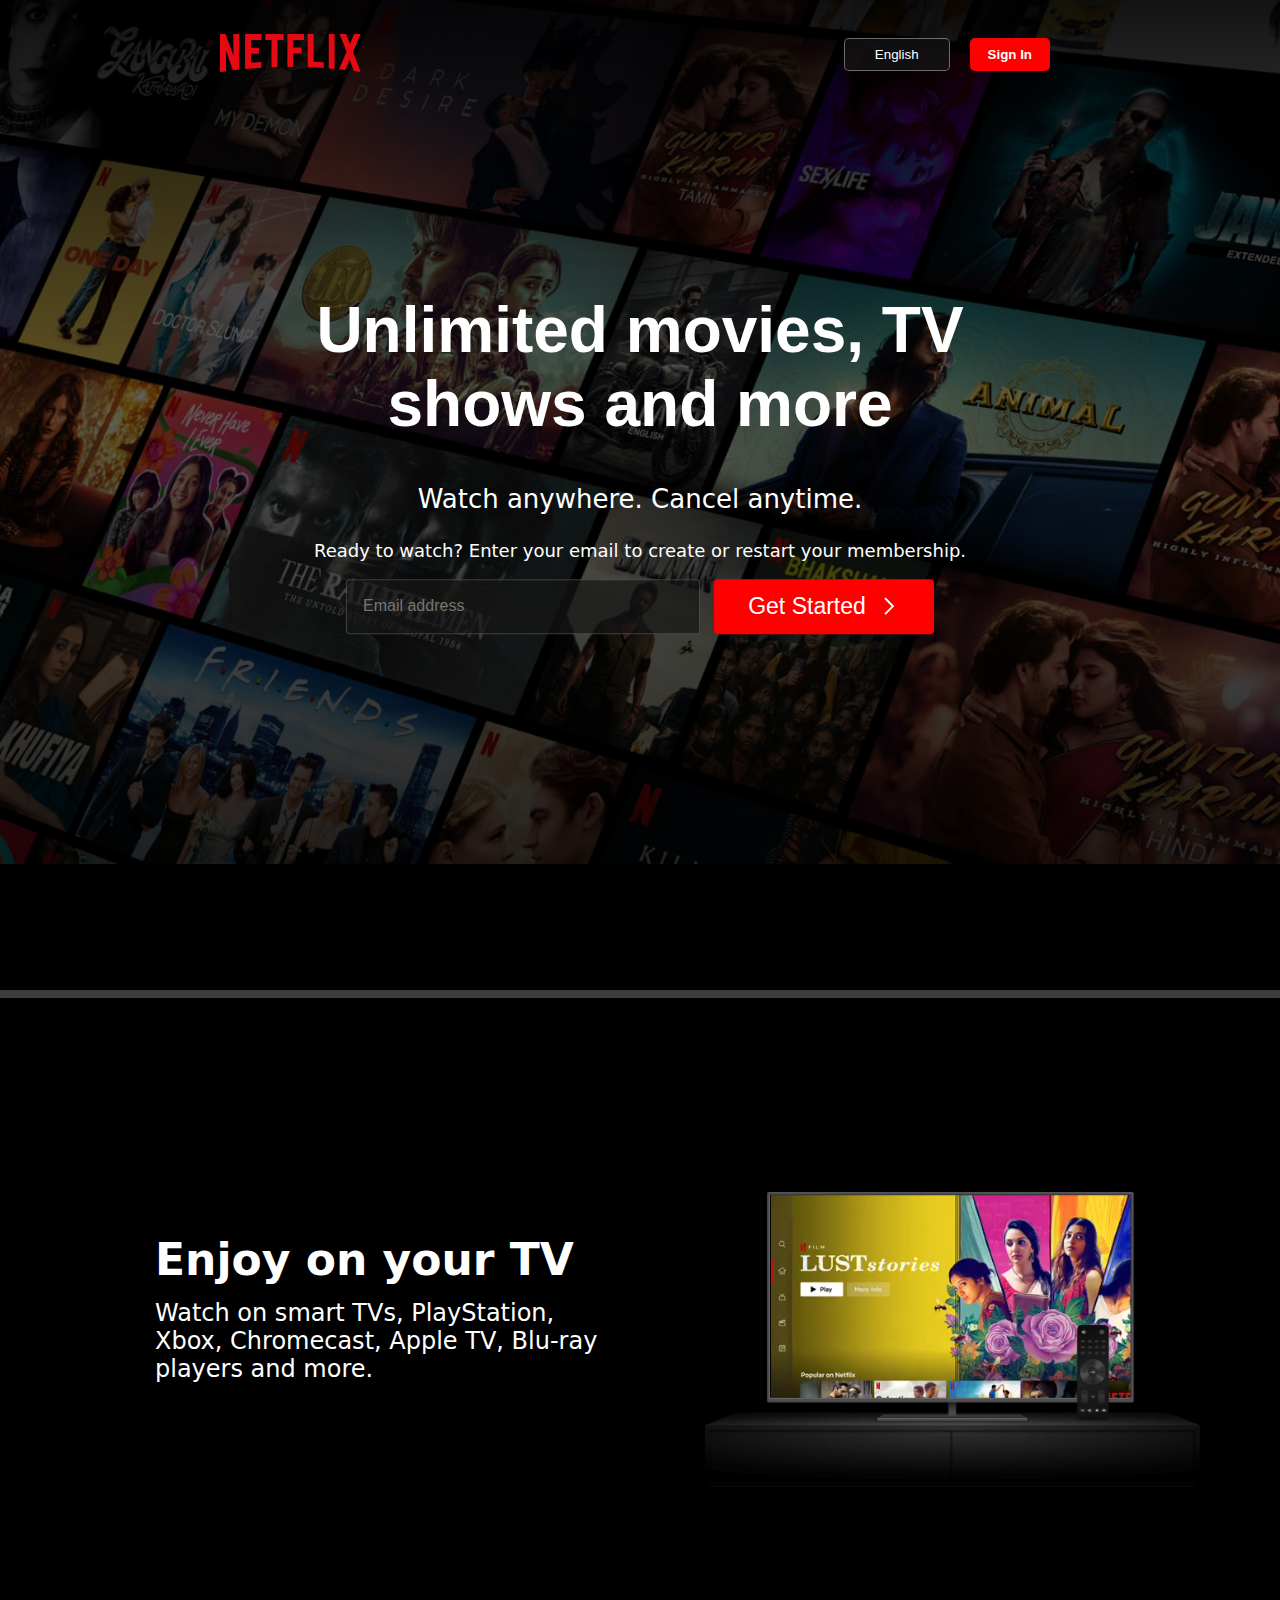
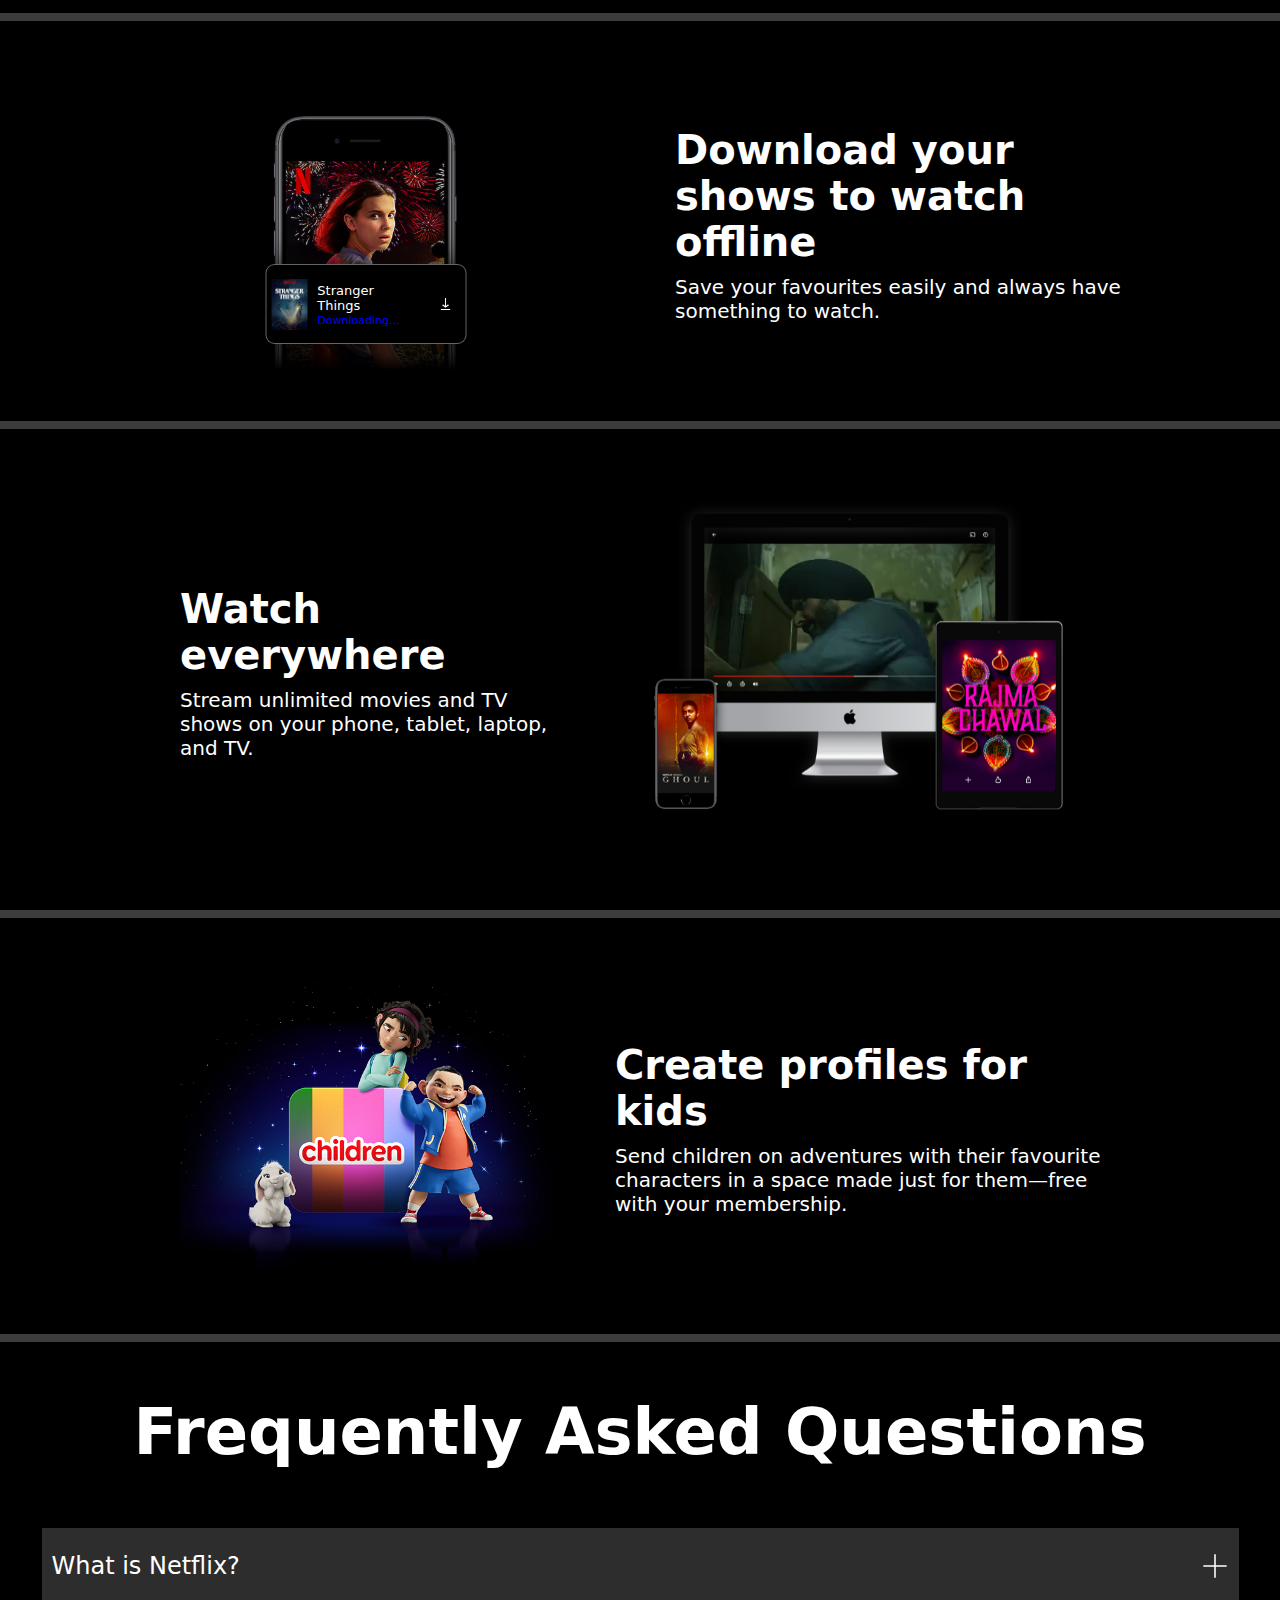
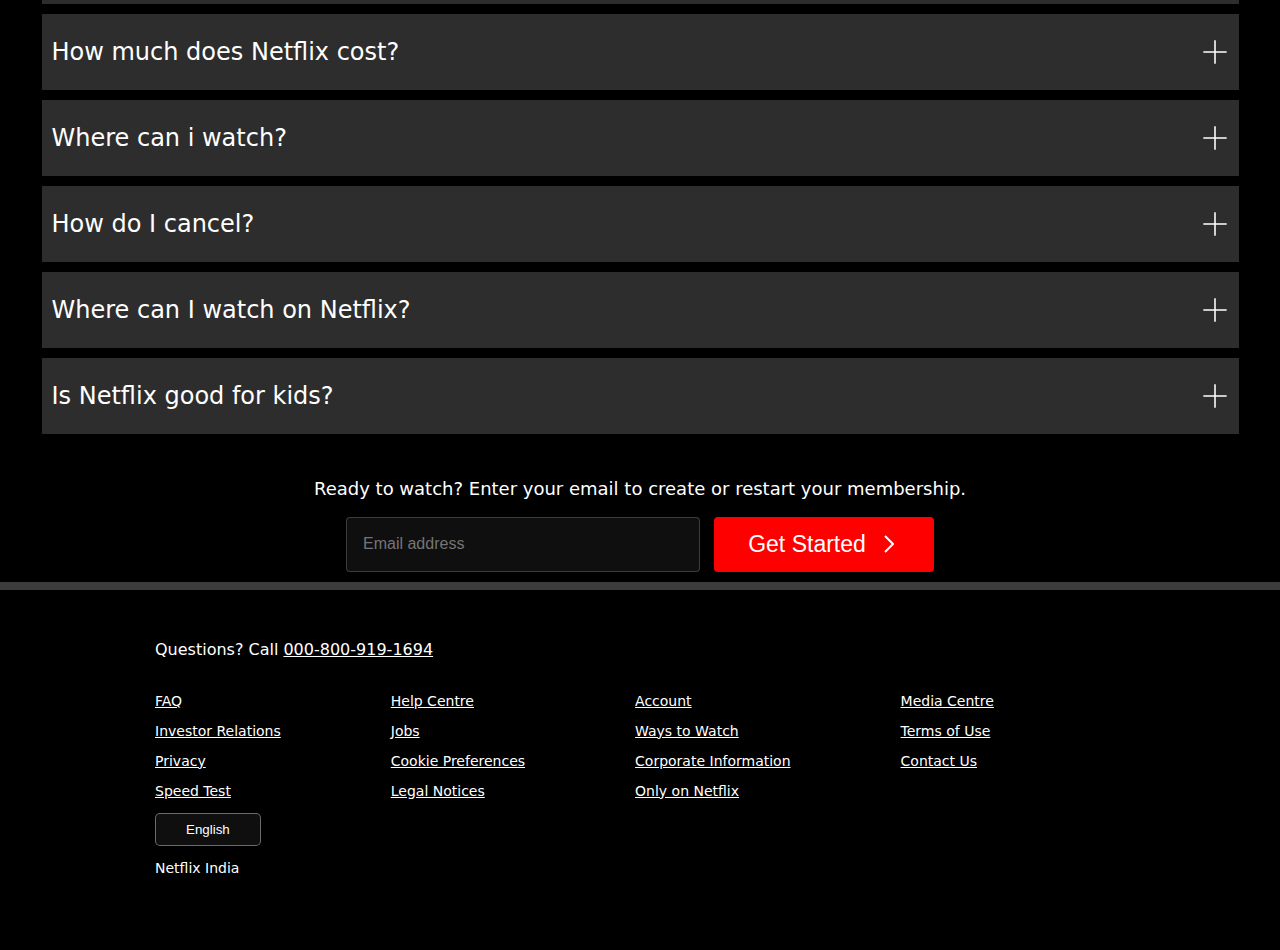
==== commit f4b2fcde: "Updated index.html" ====
--- a/index.html
+++ b/index.html
@@ -5,6 +5,7 @@
     <meta name="viewport" content="width=device-width, initial-scale=1.0">
     <title>Netflix Clone</title>
     <link rel="stylesheet" href="style.css">
+    <link rel="shortcut icon" href="Netflix-icon.png">
 </head>
 <body>
     <section id="first_section">
@@ -188,34 +189,34 @@
 
             <div class="footer_column">
                 <div class="column_1">
-                    <p class="underline cursor_pointer">FAQ</p>
-                    <p class="underline cursor_pointer">Investor Relations</p>
-                    <p class="underline cursor_pointer">Privacy</p>
-                    <p class="underline cursor_pointer">Speed Test</p>
+                    <p class="underline cursor_pointer margin_bottom">FAQ</p>
+                    <p class="underline cursor_pointer margin_bottom">Investor Relations</p>
+                    <p class="underline cursor_pointer margin_bottom">Privacy</p>
+                    <p class="underline cursor_pointer margin_bottom">Speed Test</p>
                     <div class="English_Signin_buttons">
                         <button class="English_button"><span style="text-decoration: none;">English</span></button>
                     </div>
                     <p>Netflix India</p>
                 </div>
                 <div class="column_2">
-                    <p>Help Centre</p>
-                    <p>Jobs</p>
-                    <p>Cookie Preferences</p>
-                    <p>Legal Notices</p>
+                    <p class="margin_bottom">Help Centre</p>
+                    <p class="margin_bottom">Jobs</p>
+                    <p class="margin_bottom">Cookie Preferences</p>
+                    <p class="margin_bottom">Legal Notices</p>
                 </div>
                 <div class="column_3">
-                    <p>Account</p>
-                    <p>Ways to Watch</p>
-                    <p>Corporate Information</p>
-                    <p>Only on Netflix</p>
+                    <p class="margin_bottom">Account</p>
+                    <p class="margin_bottom">Ways to Watch</p>
+                    <p class="margin_bottom">Corporate Information</p>
+                    <p class="margin_bottom">Only on Netflix</p>
                 </div>
                 <div class="column_4">
-                    <p>Media Centre</p>
-                    <p>Terms of Use</p>
-                    <p>Contact Us</p>
+                    <p class="margin_bottom">Media Centre</p>
+                    <p class="margin_bottom">Terms of Use</p>
+                    <p class="margin_bottom">Contact Us</p>
                 </div>
             </div>
             
         </footer>   
 </body>
-</html>+</html>
--- a/style.css
+++ b/style.css
@@ -287,6 +287,7 @@
     .Stranger_things_container{
         display: flex;
         background-color: black;
+        box-shadow: 0 0 2em 0 rgb(0,0,0);
         border: 1.5px solid rgba(139, 139, 139, 0.726);
         width: 50%;
         position: absolute;
@@ -621,7 +622,7 @@
     }
     
     .tint{
-        border: 1px solid green;
+        /* border: 1px solid green; */
         /* transform: scale(1.1); */
         /* width: 100%; */
         height: 110vh;
@@ -899,6 +900,7 @@
         background-color: black;
         border: 1.5px solid rgba(75, 74, 74, 0.726);
         width: 35vw;
+        box-shadow: 0 0 2em 0 rgb(0,0,0);
         position: absolute;
         top: 76%;
         transform: translate(35%, -50%);
@@ -1526,32 +1528,47 @@
     .mobile_cover{
         /* border: 1px solid rgb(234, 8, 170); */
         width: 70vw;
+        box-sizing: border-box;
         /* z-index: 1; */
         position: relative;
-        display: block;
+        /* display: block; */
         margin: auto;
+        /* overflow: hidden; */
     }
     
     .Stranger_things_container{
         display: flex;
         background-color: black;
         border: 1.5px solid rgba(65, 63, 63, 0.726);
-        /* width: 35vw; */
+        /* width: 50vw; */
+        /* box-sizing: border-box; */
+        /* height: 13vh; */
         box-sizing: border-box;
         box-shadow: 0 0 2em 0 rgb(0,0,0);
         position: absolute;
         top: 76%;
-        transform: translate(0%, -50%);
+        transform: translate(10%, -50%);
         /* z-index: 1; */
         border-radius: 9px;
         align-items: center;
         justify-content: center;
         text-align: center;
     }
+
+.wording_container {
+    /* border: 1px solid brown; */
+    width: 25vw;
+    /* margin: 5px; */
+    /* position: absolute; */
+    gap: 7px;
+    display: flex;
+    flex-direction: column;
+    box-sizing: border-box;
+}
     
     .StrangersThings_cover{
         /* border: 1px solid rgb(83, 235, 12); */
-        width: 18%;
+        width: 10vw;
         margin: 5px;
         position: relative;
     }
@@ -1559,33 +1576,45 @@
     .wording_download_container{
         /* border: 1px solid rgb(12, 53, 235); */
         display: flex;
-        width: 72%;
+        transform: translate(0%, -0%);
+        /* flex-direction: row; */
+        width: 40vw;
+        /* height: 12vh; */
+        /* margin: auto; */
         align-items: center;
         justify-content: center;
         /* padding: 10px; */
         margin: 5px;
-        gap: 20px;
+        gap: 10px;
         position: relative;
         box-sizing: border-box;
     }
     
     .word_ST{
         /* border: 1px solid rgb(83, 235, 12); */
-        font-size: 13px;
+        font-size: 3vw;
+        width: 100%;
         margin-bottom: -10px;
+        /* flex-shrink: 1; */
+        /* flex-wrap: wrap; */
         /* width: 70px; */
     }
     
     .word_Down{
         /* border: 1px solid rgb(83, 235, 12); */
-        font-size: 11px;
+        font-size: 2vw;
         color: blue;
         /* width: 70px; */
     }
     
     .download_animated_icon{
         /* border: 1px solid rgb(83, 235, 12); */
-        width: 30px;
+        width: 5vw;
+        /* transform: translate(230%, -150%); */
+        /* margin-left: 80%; */
+        /* margin-top: 10%; */
+        /* display: flex; */
+        /* position: relative; */
         /* background-size: 100%; */
     }
     
@@ -1808,11 +1837,20 @@
     /* frequently asked questions */
     
     
+
+
+
+
+
+
+
+
+
     /* footer */
     .footer{
         /* border: 1px solid rgb(222, 238, 4); */
-        color: white;
-        width: 990px;
+        color: rgb(185, 185, 185);
+        /* width: 990px; */
         margin: 50px auto;
     }
     
@@ -1823,14 +1861,14 @@
     
     .Call_number{
         text-decoration: none;
-        color: white;
+        color: rgb(185, 185, 185);
         cursor: pointer;
     }
     
     .footer_column{
         /* border: 1px solid rgb(35, 4, 238); */
-        display: flex;
-        gap: 110px;
+        /* display: flex; */
+        /* gap: 110px; */
         padding: 10px;
         font-size: 14px;
     }
@@ -1838,32 +1876,38 @@
     .underline{
         text-decoration: underline;
     }
-    
+
+    .margin_bottom{
+        /* border: 1px solid rgb(231, 30, 16); */
+        margin-bottom: 40px;
+    }
     .column_1{
         /* border: 1px solid rgb(222, 238, 4); */
         /* display: inline-block; */
-        border: none;
+        /* border: none; */
     }
     
     .column_2{
-        /* border: 1px solid rgb(222, 238, 4); */
+        border: 1px solid rgba(4, 222, 238, 0);
         /* display: inline-block; */
         text-decoration: underline;
         cursor: pointer;
     }
     
     .column_3{
-        /* border: 1px solid rgb(222, 238, 4); */
+        border: 1px solid rgba(222, 238, 4, 0);
         /* display: inline-block; */
         text-decoration: underline;
         cursor: pointer;
+        transform: translateY(-219%);
     }
     
     .column_4{
-        /* border: 1px solid rgb(222, 238, 4); */
+        border: 1px solid rgba(222, 238, 4, 0);
         /* display: inline-block; */
         text-decoration: underline;
         cursor: pointer;
+        transform: translateY(-245%);
     }
     
     .cursor_pointer{
@@ -1873,4 +1917,4 @@
     /* footer */    
 
 }
-/* Smaller screens */+/* Smaller screens */
